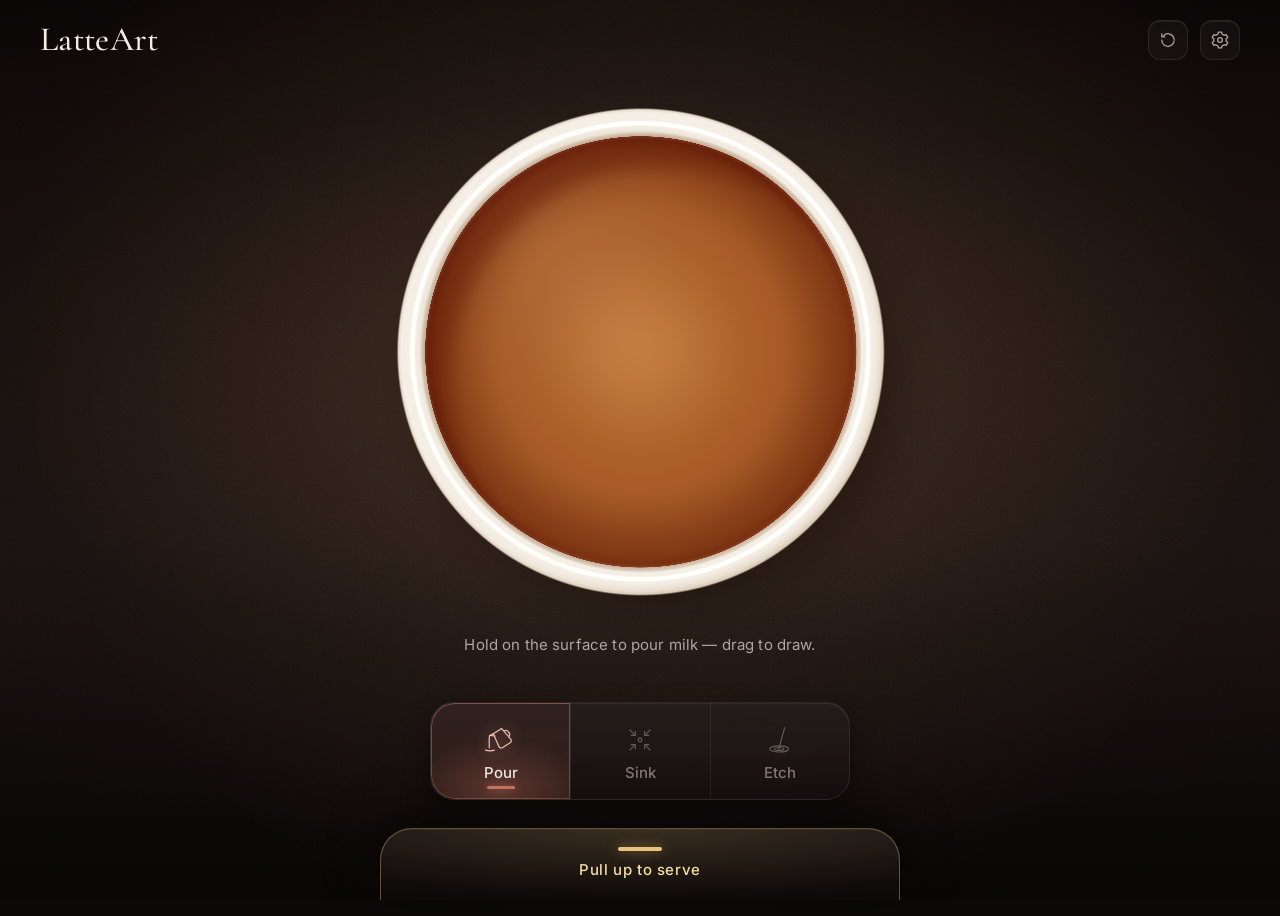
==== index.html @ 29258368 "Serve card on the main stage, calmer tilt, new pour icon - On serve, a gold-framed card closes in ar" ====
<!DOCTYPE html>
<html lang="zh-Hant">
  <head>
    <meta charset="UTF-8" />
    <meta
      name="viewport"
      content="width=device-width, initial-scale=1.0, viewport-fit=cover, user-scalable=no"
    />
    <meta name="theme-color" content="#0c0908" />
    <title>LatteArt</title>
    <link rel="preconnect" href="https://fonts.googleapis.com" />
    <link rel="preconnect" href="https://fonts.gstatic.com" crossorigin />
    <link
      href="https://fonts.googleapis.com/css2?family=Cormorant+Garamond:wght@500;600&family=Inter:wght@400;500;600&family=Noto+Sans+TC:wght@400;500&family=Noto+Serif+TC:wght@500&display=swap"
      rel="stylesheet"
    />
    <link rel="stylesheet" href="assets/tokens.css" />
    <link rel="stylesheet" href="assets/styles.css" />
  </head>
  <body data-phase="intro" data-tool="pour">
    <div class="ambience" aria-hidden="true">
      <div class="ambience__light"></div>
      <div class="ambience__grain"></div>
    </div>

    <header class="topbar">
      <h1 class="wordmark">LatteArt</h1>
      <div class="topbar__actions">
        <button class="icon-btn" id="newCupBtn" data-i18n-aria="action.newCup">
          <svg viewBox="0 0 24 24" aria-hidden="true">
            <path d="M4.5 12a7.5 7.5 0 1 0 2.2-5.3" />
            <path d="M4.5 4.5v3.6h3.6" />
          </svg>
        </button>
        <button
          class="icon-btn"
          id="settingsBtn"
          data-i18n-aria="settings.title"
          aria-haspopup="dialog"
        >
          <svg viewBox="0 0 24 24" aria-hidden="true">
            <circle cx="12" cy="12" r="2.8" />
            <path
              d="M19.4 13.5a7.6 7.6 0 0 0 0-3l2-1.6-2-3.4-2.4.9a7.5 7.5 0 0 0-2.6-1.5L14 2.5h-4l-.4 2.4A7.5 7.5 0 0 0 7 6.4l-2.4-.9-2 3.4 2 1.6a7.6 7.6 0 0 0 0 3l-2 1.6 2 3.4 2.4-.9a7.5 7.5 0 0 0 2.6 1.5l.4 2.4h4l.4-2.4a7.5 7.5 0 0 0 2.6-1.5l2.4.9 2-3.4z"
            />
          </svg>
        </button>
      </div>
    </header>

    <main class="stage">
      <!-- 出杯杯卡：杯子會縮小移進卡片中間的位置，金框從外往內套入 -->
      <article class="serve-card" id="serveCard" aria-labelledby="patternName" aria-hidden="true">
        <header class="serve-card__head" data-rise>
          <span class="serve-card__brand">LatteArt</span>
          <span class="serve-card__no" id="cupNo">No. 001</span>
        </header>
        <div class="serve-card__slot" id="cardSlot" aria-hidden="true"></div>
        <div class="serve-card__body">
          <p class="serve-card__eyebrow" data-rise data-i18n="finish.title">Your latte is ready</p>
          <h2 class="serve-card__pattern" data-rise id="patternName"></h2>
          <p class="serve-card__note" data-rise id="comment"></p>
        </div>
        <footer class="serve-card__foot" data-rise>
          <span id="cupDate"></span>
          <span class="serve-card__sign" data-i18n="finish.signature">Poured by hand</span>
        </footer>
      </article>

      <div class="cup" id="cup">
        <!-- 畫布比杯子大一圈，留空間給傾斜、桌面陰影與出杯光環 -->
        <div class="cup__space">
          <canvas
            class="cup__canvas"
            id="latteCanvas"
            role="img"
            data-i18n-aria="cup.label"
          ></canvas>
          <canvas class="cup__overlay" id="overlayCanvas" aria-hidden="true"></canvas>
          <canvas class="cup__fx" id="fxCanvas" aria-hidden="true"></canvas>
          <div class="reticle" id="reticle" aria-hidden="true">
            <span class="reticle__ring"></span>
            <span class="reticle__ring reticle__ring--2"></span>
            <span class="reticle__dot"></span>
          </div>
          <div class="ghost" id="ghost" aria-hidden="true">
            <span class="ghost__ring"></span>
            <span class="ghost__tip"></span>
          </div>
        </div>
      </div>
    </main>

    <section class="dock">
      <div class="guide">
        <p class="guide__hint" id="hint" aria-live="polite"></p>
      </div>

      <div class="toolbar" role="radiogroup" data-i18n-aria="tool.group">
        <button class="tool is-active" data-tool="pour" role="radio" aria-checked="true">
          <svg class="tool__icon" viewBox="0 0 40 40" aria-hidden="true">
            <g transform="rotate(-32 22 20)">
              <path d="M15.5 10.5h11l2.2 15.3a2.6 2.6 0 0 1-2.6 3h-10.2a2.6 2.6 0 0 1-2.6-3z" />
              <path d="M15.5 10.5L11 9.8l4.9 3.8" />
              <path d="M28 14.2c3.4 0 4.3 6.6 1 7.8" />
            </g>
            <path d="M7.3 17.4c-.6 3.4-.5 8.4-.2 13.6" />
            <path d="M2.8 33.4c3 1 6.6 1 9.7 0" />
          </svg>
          <span class="tool__label" data-i18n="tool.pour">Pour</span>
        </button>
        <button class="tool" data-tool="sink" role="radio" aria-checked="false">
          <svg class="tool__icon" viewBox="0 0 40 40" aria-hidden="true">
            <circle cx="20" cy="20" r="2.2" />
            <path d="M8 8l6.5 6.5M14.5 9.7v4.8H9.7" />
            <path d="M32 8l-6.5 6.5M25.5 9.7v4.8h4.8" />
            <path d="M8 32l6.5-6.5M14.5 30.3v-4.8H9.7" />
            <path d="M32 32l-6.5-6.5M25.5 30.3v-4.8h4.8" />
          </svg>
          <span class="tool__label" data-i18n="tool.sink">Sink</span>
        </button>
        <button class="tool" data-tool="etch" role="radio" aria-checked="false">
          <svg class="tool__icon" viewBox="0 0 40 40" aria-hidden="true">
            <path d="M25.5 5.5l-6.2 22.3" />
            <path d="M19.3 27.8l-.6 3.4" />
            <ellipse cx="19" cy="30.5" rx="11" ry="3.6" />
            <ellipse cx="19" cy="30.5" rx="5.5" ry="1.7" />
          </svg>
          <span class="tool__label" data-i18n="tool.etch">Etch</span>
        </button>
      </div>
    </section>

    <!-- 出杯拉環：往上拖（或點一下）把這杯端出去 -->
    <button class="serve-pull" id="finishBtn" data-i18n-aria="action.finish">
      <span class="serve-pull__grip" aria-hidden="true"></span>
      <span class="serve-pull__label" id="servePullLabel" data-i18n="action.pullToServe">Pull up to serve</span>
    </button>

    <div class="scrim" id="scrim"></div>

    <!-- 出杯：金框杯卡 -->
    <section
      class="sheet sheet--finish"
      id="finishSheet"
      role="dialog"
      aria-modal="true"
      aria-label="Serve"
      aria-hidden="true"
    >
      <div class="sheet__handle" aria-hidden="true"></div>

      <div class="action-row">
        <button class="pill-btn pill-btn--gold" id="saveBtn">
          <svg viewBox="0 0 24 24" aria-hidden="true">
            <path d="M12 3.5v11.5M7 10.5l5 5 5-5" />
            <path d="M4 16.5v3h16v-3" />
          </svg>
          <span data-i18n="action.save">Save Image</span>
        </button>
        <button class="pill-btn" id="shareBtn">
          <svg viewBox="0 0 24 24" aria-hidden="true">
            <circle cx="18" cy="5.5" r="2.5" />
            <circle cx="6" cy="12" r="2.5" />
            <circle cx="18" cy="18.5" r="2.5" />
            <path d="M8.2 10.8l7.6-4.1M8.2 13.2l7.6 4.1" />
          </svg>
          <span data-i18n="action.share">Share</span>
        </button>
      </div>

      <div class="sheet__footer">
        <button class="link-btn" id="keepEditingBtn" data-i18n="action.keepEditing">
          Keep editing
        </button>
        <span class="sheet__footer-dot" aria-hidden="true"></span>
        <button class="link-btn link-btn--quiet" id="anotherCupBtn" data-i18n="action.another">
          Make another
        </button>
      </div>
    </section>

    <!-- 設定 -->
    <section
      class="sheet sheet--settings"
      id="settingsSheet"
      role="dialog"
      aria-modal="true"
      aria-labelledby="settingsTitle"
      aria-hidden="true"
    >
      <div class="sheet__handle" aria-hidden="true"></div>
      <header class="sheet__header">
        <h2 class="sheet__title" id="settingsTitle" data-i18n="settings.title">Settings</h2>
        <button class="icon-btn icon-btn--ghost" id="closeSettingsBtn" data-i18n-aria="action.close">
          <svg viewBox="0 0 24 24" aria-hidden="true"><path d="M6 6l12 12M18 6L6 18" /></svg>
        </button>
      </header>

      <div class="sheet__scroll">
        <section class="setting-group">
          <h3 class="setting-group__title" data-i18n="settings.language">Language</h3>
          <div class="segmented" role="radiogroup" id="langSwitch">
            <button class="segmented__item" data-lang="zh-Hant" role="radio">繁中</button>
            <button class="segmented__item" data-lang="en" role="radio">English</button>
          </div>
        </section>

        <section class="setting-group">
          <h3 class="setting-group__title">
            <span data-i18n="settings.activeTool">Active tool</span>
            <span class="setting-group__dot" aria-hidden="true">•</span>
            <span id="activeToolName"></span>
          </h3>
          <div class="field">
            <label for="toolRadius" data-i18n="settings.radius">Radius</label>
            <input class="slider" type="range" id="toolRadius" min="0" max="100" step="1" />
            <output for="toolRadius"></output>
          </div>
          <div class="field">
            <label for="toolStrength" data-i18n="settings.strength">Strength</label>
            <input class="slider" type="range" id="toolStrength" min="0" max="100" step="1" />
            <output for="toolStrength"></output>
          </div>
        </section>

        <section class="setting-group">
          <h3 class="setting-group__title" data-i18n="settings.display">Display</h3>
          <div class="field">
            <label for="resolution" data-i18n="settings.resolution">Resolution</label>
            <input class="slider" type="range" id="resolution" min="64" max="192" step="16" />
            <output for="resolution"></output>
          </div>
          <div class="field field--toggle">
            <label for="streamlines" data-i18n="settings.streamlines">Streamlines</label>
            <input class="toggle" type="checkbox" role="switch" id="streamlines" />
          </div>
        </section>

        <details class="setting-group disclosure">
          <summary class="disclosure__summary">
            <span data-i18n="settings.advanced">Advanced simulation</span>
            <svg viewBox="0 0 24 24" aria-hidden="true"><path d="M6 9l6 6 6-6" /></svg>
          </summary>
          <div class="field">
            <label for="damping" data-i18n="settings.damping">Damping</label>
            <input class="slider" type="range" id="damping" min="0.2" max="4" step="0.1" />
            <output for="damping"></output>
          </div>
          <div class="field">
            <label for="ambient" data-i18n="settings.ambient">Surface drift</label>
            <input class="slider" type="range" id="ambient" min="0" max="0.03" step="0.002" />
            <output for="ambient"></output>
          </div>
          <div class="field">
            <label for="vorticity" data-i18n="settings.vorticity">Swirl</label>
            <input class="slider" type="range" id="vorticity" min="0" max="6" step="0.5" />
            <output for="vorticity"></output>
          </div>
          <div class="field">
            <label for="numIters" data-i18n="settings.iterations">Solver iterations</label>
            <input class="slider" type="range" id="numIters" min="8" max="60" step="2" />
            <output for="numIters"></output>
          </div>
          <div class="field">
            <label for="overRelaxation" data-i18n="settings.overRelaxation">Over-relaxation</label>
            <input class="slider" type="range" id="overRelaxation" min="1" max="1.95" step="0.05" />
            <output for="overRelaxation"></output>
          </div>
        </details>

        <section class="setting-group setting-group--last">
          <button class="row-btn" id="replayDemoBtn">
            <svg viewBox="0 0 24 24" aria-hidden="true"><path d="M8 5.5v13l10-6.5z" /></svg>
            <span data-i18n="settings.replayDemo">Watch the barista again</span>
          </button>
        </section>
      </div>
    </section>

    <!-- 開場 -->
    <div class="intro" id="intro">
      <p class="intro__line">
        <span class="intro__part" data-i18n="intro.line1">Make yourself a cup,</span>
        <span class="intro__part intro__part--2" data-i18n="intro.line2">pour a little art.</span>
      </p>
    </div>

    <!-- 示範 -->
    <div class="banner" id="demoBanner" aria-live="polite">
      <span class="banner__dot" aria-hidden="true"></span>
      <span class="banner__text" id="demoText"></span>
      <button class="link-btn" id="skipDemoBtn" data-i18n="demo.skip">Skip</button>
    </div>

    <div class="handoff" id="handoff" role="dialog" aria-labelledby="handoffTitle">
      <p class="eyebrow" data-i18n="handoff.eyebrow">Demo complete</p>
      <h2 class="handoff__title" id="handoffTitle" data-i18n="handoff.title">Your turn</h2>
      <p class="handoff__body" data-i18n="handoff.body"></p>
      <button class="action action--primary action--wide" id="startBtn">
        <span data-i18n="handoff.start">Start pouring</span>
      </button>
    </div>

    <div class="toast" id="toast" role="status" aria-live="polite"></div>

    <script type="module" src="src/main.js"></script>
  </body>
</html>
---- assets/tokens.css ----
/* ==========================================================================
   LatteArt Design Tokens
   唯一的設計來源。元件樣式（styles.css）只能引用這裡的語意 token，
   不直接寫死色碼或尺寸。展示頁：design-system.html
   分層：Primitive（原始色票／尺度）→ Semantic（用途）→ Component（元件專用）
   ========================================================================== */

:root {
  /* ---------- Primitive · 色彩 ---------- */

  /* Roast：帶暖調的近黑色，用於背景與表面 */
  --roast-1000: #070504;
  --roast-950: #0c0908;
  --roast-900: #141010;
  --roast-850: #1a1514;
  --roast-800: #221c1a;
  --roast-700: #2e2624;
  --roast-600: #3d3431;
  --roast-500: #5a4f4b;
  --roast-400: #857a75;
  --roast-300: #b0a6a0;
  --roast-200: #d6cec8;
  --roast-100: #f2ece6;

  /* Copper：品牌強調色（拉缸的銅） */
  --copper-200: #f0c3b5;
  --copper-300: #e3a08f;
  --copper-400: #d27a69;
  --copper-500: #b25d4f;
  --copper-600: #8c463b;
  --copper-700: #62312a;
  --copper-800: #3f221e;

  /* Gold：出杯的榮耀時刻（光環、杯卡金框、主要動作） */
  --gold-100: #fbf0d4;
  --gold-200: #f3dca6;
  --gold-300: #e6c27e;
  --gold-400: #d3a259;
  --gold-500: #b5823f;
  --gold-600: #8a5f2a;

  /* Coffee：飲品本身的顏色，插畫與資料視覺使用 */
  --coffee-espresso: #2b1207;
  --coffee-crema: #9a5422;
  --coffee-caramel: #c7834a;
  --coffee-latte: #d4a77a;
  --coffee-foam: #fbf4e8;
  --ceramic: #ece7df;

  /* ---------- Primitive · 字體 ---------- */
  --font-display: "Cormorant Garamond", "Noto Serif TC", Georgia, serif;
  --font-ui: "Inter", "Noto Sans TC", system-ui, -apple-system, "Segoe UI",
    sans-serif;

  /* 字級（1.125 比例，手機優先） */
  --text-2xs: 11px;
  --text-xs: 12px;
  --text-sm: 13px;
  --text-md: 15px;
  --text-lg: 17px;
  --text-xl: 21px;
  --text-2xl: 26px;
  --text-3xl: 34px;
  --text-display: clamp(30px, 7vw, 40px);

  --weight-regular: 400;
  --weight-medium: 500;
  --weight-semibold: 600;

  --leading-tight: 1.2;
  --leading-normal: 1.5;
  --tracking-wide: 0.04em;
  --tracking-caps: 0.14em;

  /* ---------- Primitive · 尺度 ---------- */
  --space-1: 4px;
  --space-2: 8px;
  --space-3: 12px;
  --space-4: 16px;
  --space-5: 20px;
  --space-6: 24px;
  --space-8: 32px;
  --space-10: 40px;
  --space-12: 48px;

  --radius-sm: 8px;
  --radius-md: 12px;
  --radius-lg: 16px;
  --radius-xl: 24px;
  --radius-2xl: 32px;
  --radius-pill: 999px;

  /* ---------- Primitive · 動態 ---------- */
  --ease-out: cubic-bezier(0.2, 0.8, 0.2, 1);
  --ease-in-out: cubic-bezier(0.65, 0, 0.35, 1);
  --ease-spring: cubic-bezier(0.34, 1.4, 0.64, 1);
  --dur-fast: 150ms;
  --dur-base: 260ms;
  --dur-slow: 480ms;
  --dur-scene: 900ms;

  /* ---------- Semantic · 表面 ---------- */
  --color-bg: var(--roast-950);
  --color-bg-elevated: var(--roast-900);
  --color-surface: rgba(34, 28, 26, 0.72);
  --color-surface-strong: var(--roast-850);
  --color-surface-hover: rgba(255, 240, 230, 0.06);
  --color-surface-pressed: rgba(255, 240, 230, 0.1);
  --color-scrim: rgba(14, 8, 5, 0.42);

  --color-border: rgba(255, 236, 224, 0.09);
  --color-border-strong: rgba(255, 236, 224, 0.16);
  --color-divider: rgba(255, 236, 224, 0.07);

  /* ---------- Semantic · 文字 ---------- */
  --color-text: var(--roast-100);
  --color-text-secondary: var(--roast-300);
  --color-text-tertiary: var(--roast-400);
  --color-text-on-accent: #fff6f2;

  /* ---------- Semantic · 強調 ---------- */
  --color-accent: var(--copper-500);
  --color-accent-strong: var(--copper-400);
  --color-accent-text: var(--copper-400);
  --color-accent-soft: rgba(178, 93, 79, 0.18);
  --color-accent-border: rgba(210, 122, 105, 0.45);
  --color-focus: var(--copper-300);

  /* ---------- Semantic · 金色 ---------- */
  --color-gold: var(--gold-300);
  --color-gold-text: var(--gold-200);
  --color-gold-border: rgba(230, 194, 126, 0.38);
  --gradient-gold: linear-gradient(
    120deg,
    var(--gold-200) 0%,
    var(--gold-400) 38%,
    var(--gold-100) 55%,
    var(--gold-500) 100%
  );

  /* ---------- Semantic · 陰影與光 ---------- */
  --shadow-sm: 0 1px 2px rgba(0, 0, 0, 0.4);
  --shadow-md: 0 8px 24px rgba(0, 0, 0, 0.45);
  --shadow-sheet: 0 -12px 48px rgba(0, 0, 0, 0.6);
  --shadow-inset-top: inset 0 1px 0 rgba(255, 240, 230, 0.06);
  --glow-accent: 0 0 32px rgba(210, 122, 105, 0.35);
  --cup-shadow: 0 30px 60px rgba(0, 0, 0, 0.7), 0 8px 18px rgba(0, 0, 0, 0.55);

  /* ---------- Semantic · 層級 ---------- */
  --z-stage: 1;
  --z-dock: 10;
  --z-topbar: 20;
  --z-scrim: 30;
  --z-sheet: 40;
  --z-overlay: 50;
  --z-toast: 60;

  /* ---------- Component ---------- */
  --icon-btn-size: 40px;
  --tool-height: 96px;
  --sheet-max-width: 520px;
  --sheet-handle: rgba(255, 236, 224, 0.22);
  --slider-track: rgba(255, 236, 224, 0.12);
  --slider-thumb-size: 18px;
  --toggle-width: 48px;
  --toggle-height: 28px;
  --cup-size: min(84vw, 46vh, 520px);
  --page-gutter: var(--space-5);
}

@media (min-width: 900px) {
  :root {
    --cup-size: min(54vh, 560px);
    --page-gutter: var(--space-10);
  }
}

@media (prefers-reduced-motion: reduce) {
  :root {
    --dur-fast: 0ms;
    --dur-base: 0ms;
    --dur-slow: 0ms;
    --dur-scene: 0ms;
  }
}
---- assets/styles.css ----
/* ==========================================================================
   LatteArt 元件樣式 — 只引用 tokens.css 的變數
   ========================================================================== */

*,
*::before,
*::after {
  box-sizing: border-box;
}

html,
body {
  margin: 0;
  height: 100%;
}

body {
  background: var(--color-bg);
  color: var(--color-text);
  font-family: var(--font-ui);
  font-size: var(--text-md);
  line-height: var(--leading-normal);
  -webkit-font-smoothing: antialiased;
  -webkit-tap-highlight-color: transparent;
  overflow: hidden;
  overscroll-behavior: none;
  user-select: none;
  -webkit-user-select: none;
  display: grid;
  grid-template-rows: auto 1fr auto;
  min-height: 100dvh;
  padding-top: env(safe-area-inset-top);
}

button {
  font: inherit;
  color: inherit;
  background: none;
  border: 0;
  padding: 0;
  cursor: pointer;
}

button:focus-visible,
input:focus-visible,
summary:focus-visible {
  outline: 2px solid var(--color-focus);
  outline-offset: 2px;
}

svg {
  fill: none;
  stroke: currentColor;
  stroke-width: 1.5;
  stroke-linecap: round;
  stroke-linejoin: round;
}

/* ---------- 氛圍背景 ---------- */

.ambience {
  position: fixed;
  inset: 0;
  z-index: 0;
  pointer-events: none;
  background: radial-gradient(
      120% 70% at 50% 42%,
      rgba(70, 42, 30, 0.55) 0%,
      rgba(28, 18, 14, 0.4) 45%,
      transparent 75%
    ),
    linear-gradient(180deg, var(--roast-1000), var(--roast-900) 60%, var(--roast-1000));
  opacity: 0;
  transition: opacity 1.6s var(--ease-out);
}

body.is-lit .ambience {
  opacity: 1;
}

.ambience__light {
  position: absolute;
  left: 50%;
  top: 38%;
  width: 140vmax;
  height: 140vmax;
  transform: translate(-50%, -50%);
  background: radial-gradient(
    closest-side,
    rgba(255, 196, 150, 0.09),
    rgba(255, 180, 130, 0.03) 45%,
    transparent 70%
  );
}

/* 桌面紋理：SVG 雜訊做出霧面石材的顆粒 */
.ambience__grain {
  position: absolute;
  inset: 0;
  opacity: 0.22;
  mix-blend-mode: soft-light;
  background-image: url("data:image/svg+xml,%3Csvg xmlns='http://www.w3.org/2000/svg' width='220' height='220'%3E%3Cfilter id='n'%3E%3CfeTurbulence type='fractalNoise' baseFrequency='0.85' numOctaves='3' stitchTiles='stitch'/%3E%3CfeColorMatrix values='0 0 0 0 1 0 0 0 0 0.9 0 0 0 0 0.8 0 0 0 0.9 0'/%3E%3C/filter%3E%3Crect width='100%25' height='100%25' filter='url(%23n)'/%3E%3C/svg%3E");
}

/* ---------- 頂部列 ---------- */

.topbar {
  position: relative;
  z-index: var(--z-topbar);
  display: flex;
  align-items: center;
  justify-content: space-between;
  padding: var(--space-5) var(--page-gutter) var(--space-2);
  transition: opacity var(--dur-slow) var(--ease-out);
}

.wordmark {
  margin: 0;
  font-family: var(--font-display);
  font-weight: var(--weight-medium);
  font-size: var(--text-3xl);
  letter-spacing: 0.01em;
  line-height: 1;
  color: var(--color-text);
}

.topbar__actions {
  display: flex;
  gap: var(--space-3);
}

.icon-btn {
  width: var(--icon-btn-size);
  height: var(--icon-btn-size);
  display: grid;
  place-items: center;
  border-radius: var(--radius-md);
  border: 1px solid var(--color-border);
  background: rgba(255, 240, 230, 0.03);
  color: var(--color-text-secondary);
  box-shadow: var(--shadow-inset-top);
  transition: background var(--dur-fast), color var(--dur-fast),
    border-color var(--dur-fast), opacity var(--dur-base);
}

.icon-btn svg {
  width: 20px;
  height: 20px;
}

.icon-btn:hover {
  background: var(--color-surface-hover);
  color: var(--color-text);
}

.icon-btn:active {
  background: var(--color-surface-pressed);
}

.icon-btn[aria-expanded="true"],
.icon-btn.is-active {
  border-color: var(--color-accent-border);
  background: var(--color-accent-soft);
  color: var(--color-accent-text);
}

.icon-btn--ghost {
  border-color: transparent;
  background: transparent;
  box-shadow: none;
}

.icon-btn[hidden] {
  display: none;
}

/* ---------- 舞台與杯子 ---------- */

.stage {
  position: relative;
  z-index: var(--z-stage);
  display: grid;
  place-items: center;
  min-height: 0;
  padding: var(--space-2) var(--page-gutter);
}

.cup {
  position: relative;
  width: var(--cup-size);
  height: var(--cup-size);
  touch-action: none;
  transition: transform var(--dur-scene) var(--ease-out);
}

body[data-phase="finish"] .cup {
  transform: translate(var(--cup-shift-x, 0), var(--cup-shift, 0)) scale(var(--cup-scale, 1));
}

/* 還沒端上桌：藏在吧台那側（畫面上方外） */
.cup.is-offstage {
  visibility: hidden;
}

/* 端上桌：從上方滑入，落定時輕輕一沉 */
.cup.is-serving {
  animation: cup-serve 1000ms var(--ease-out) both;
}

@keyframes cup-serve {
  0% {
    transform: translateY(-110vh) rotate(-6deg) scale(0.96);
  }
  72% {
    transform: translateY(10px) rotate(0.6deg) scale(1);
  }
  86% {
    transform: translateY(-3px) rotate(-0.2deg);
  }
  100% {
    transform: none;
  }
}

/* 收走：往側邊滑出畫面 */
.cup.is-leaving {
  animation: cup-clear 560ms var(--ease-in-out) both;
}

@keyframes cup-clear {
  0% {
    transform: translate(var(--cup-shift-x, 0), var(--cup-shift, 0)) scale(var(--cup-scale, 1));
  }
  20% {
    transform: translate(var(--cup-shift-x, 0), calc(var(--cup-shift, 0px) - 8px))
      scale(var(--cup-scale, 1));
  }
  100% {
    transform: translate(85vw, -14vh) rotate(10deg) scale(0.9);
    opacity: 0;
  }
}

/* 畫布比杯子大一圈：容納傾斜、桌面陰影與出杯光環 */
.cup__space {
  position: absolute;
  inset: -16%;
}

.cup__canvas,
.cup__overlay,
.cup__fx {
  position: absolute;
  inset: 0;
  width: 100%;
  height: 100%;
}

.cup__overlay,
.cup__fx {
  pointer-events: none;
}

/* 注流位置的瞄準環：環越大代表拉缸越高 */
.reticle {
  --size: 64px;
  --h: 1;
  position: absolute;
  left: 0;
  top: 0;
  width: var(--size);
  height: var(--size);
  margin: calc(var(--size) / -2) 0 0 calc(var(--size) / -2);
  pointer-events: none;
  opacity: 0;
  transition: opacity var(--dur-base);
  will-change: transform;
}

.reticle.is-active {
  opacity: 1;
}

.reticle__ring {
  position: absolute;
  inset: 0;
  border-radius: 50%;
  border: 1px solid rgba(255, 245, 235, 0.55);
  transform: scale(calc(0.45 + var(--h) * 0.55));
  transition: transform var(--dur-base) var(--ease-out);
  animation: ripple 1.4s var(--ease-out) infinite;
}

.reticle__ring--2 {
  animation-delay: 0.7s;
}

.reticle__dot {
  position: absolute;
  left: 50%;
  top: 50%;
  width: 6px;
  height: 6px;
  margin: -3px;
  border-radius: 50%;
  background: rgba(255, 250, 244, 0.9);
  box-shadow: 0 0 12px rgba(255, 240, 225, 0.8);
}

body[data-tool="etch"] .reticle__ring,
body[data-tool="etch"] .reticle__ring--2 {
  animation: none;
  transform: scale(0.28);
  border-color: rgba(255, 245, 235, 0.35);
}

body[data-tool="sink"] .reticle__ring {
  animation-name: ripple-in;
}

@keyframes ripple {
  from {
    opacity: 0.9;
    transform: scale(calc(0.3 + var(--h) * 0.3));
  }
  to {
    opacity: 0;
    transform: scale(calc(0.6 + var(--h) * 0.6));
  }
}

@keyframes ripple-in {
  from {
    opacity: 0;
    transform: scale(1.1);
  }
  to {
    opacity: 0.9;
    transform: scale(0.35);
  }
}

/* 示範用的幽靈手指 */
.ghost {
  position: absolute;
  left: 0;
  top: 0;
  width: 44px;
  height: 44px;
  margin: -22px 0 0 -22px;
  pointer-events: none;
  opacity: 0;
  transition: opacity var(--dur-base);
  will-change: transform;
}

.ghost.is-visible {
  opacity: 1;
}

.ghost__ring {
  position: absolute;
  inset: 0;
  border-radius: 50%;
  border: 1.5px solid rgba(255, 236, 224, 0.75);
  background: rgba(255, 236, 224, 0.08);
  backdrop-filter: blur(2px);
  transition: transform var(--dur-base) var(--ease-spring);
}

.ghost.is-pressed .ghost__ring {
  transform: scale(0.72);
  background: rgba(227, 160, 143, 0.22);
  border-color: var(--copper-300);
}

.ghost__tip {
  position: absolute;
  left: 50%;
  top: 50%;
  width: 8px;
  height: 8px;
  margin: -4px;
  border-radius: 50%;
  background: var(--copper-200);
}

/* ---------- 底部操作區 ---------- */

.dock {
  position: relative;
  z-index: var(--z-dock);
  display: flex;
  flex-direction: column;
  align-items: center;
  gap: var(--space-4);
  padding: 0 var(--page-gutter) calc(88px + env(safe-area-inset-bottom));
  transition: opacity var(--dur-slow) var(--ease-out),
    transform var(--dur-slow) var(--ease-out);
}

body[data-phase="intro"] .dock,
body[data-phase="serving"] .dock,
body[data-phase="finish"] .dock {
  opacity: 0;
  transform: translateY(16px);
  pointer-events: none;
}

body[data-phase="demo"] .toolbar,
body[data-phase="handoff"] .toolbar {
  pointer-events: none;
}

.guide {
  display: flex;
  flex-direction: column;
  align-items: center;
  gap: var(--space-2);
  min-height: 52px;
  width: 100%;
  max-width: 420px;
}

.guide__hint {
  margin: 0;
  text-align: center;
  font-size: var(--text-md);
  color: var(--color-text-secondary);
  letter-spacing: 0.01em;
  transition: opacity var(--dur-base) var(--ease-out);
  min-height: 1.5em;
  text-wrap: balance;
}

.guide__hint.is-swapping {
  opacity: 0;
}

.toolbar {
  display: grid;
  grid-template-columns: repeat(3, 1fr);
  width: 100%;
  max-width: 420px;
  border-radius: var(--radius-xl);
  border: 1px solid var(--color-border);
  background: linear-gradient(180deg, rgba(40, 32, 30, 0.7), rgba(22, 17, 16, 0.75));
  box-shadow: var(--shadow-inset-top), var(--shadow-md);
  backdrop-filter: blur(16px);
  -webkit-backdrop-filter: blur(16px);
  overflow: hidden;
}

.tool {
  position: relative;
  height: var(--tool-height);
  display: flex;
  flex-direction: column;
  align-items: center;
  justify-content: center;
  gap: var(--space-2);
  color: var(--color-text-tertiary);
  transition: color var(--dur-base), background var(--dur-base);
}

.tool + .tool {
  border-left: 1px solid var(--color-divider);
}

.tool:hover {
  color: var(--color-text-secondary);
}

.tool__icon {
  width: 34px;
  height: 34px;
  stroke-width: 1.3;
  opacity: 0.7;
  transition: transform var(--dur-base) var(--ease-spring), opacity var(--dur-base),
    filter var(--dur-base);
}

.tool__label {
  font-size: var(--text-md);
  font-weight: var(--weight-medium);
  line-height: 1;
}

.tool::after {
  content: "";
  position: absolute;
  left: 50%;
  bottom: 10px;
  width: 28px;
  height: 3px;
  margin-left: -14px;
  border-radius: var(--radius-pill);
  background: var(--color-accent-strong);
  box-shadow: 0 0 10px rgba(210, 122, 105, 0.7);
  transform: scaleX(0);
  transition: transform var(--dur-base) var(--ease-out);
}

/* 選中：銅色光暈底、圖示與文字全亮，差異一眼可見 */
.tool.is-active {
  color: var(--color-text);
  background: radial-gradient(90% 90% at 50% 100%, rgba(210, 122, 105, 0.32), transparent 70%),
    linear-gradient(180deg, rgba(178, 93, 79, 0.08), rgba(178, 93, 79, 0.2));
  box-shadow: inset 0 0 0 1px var(--color-accent-border);
}

.tool.is-active .tool__icon {
  opacity: 1;
  color: var(--copper-200);
  transform: translateY(-2px) scale(1.06);
  filter: drop-shadow(0 0 6px rgba(227, 160, 143, 0.55));
}

.tool.is-active .tool__label {
  color: var(--color-text);
}

.tool.is-active::after {
  transform: scaleX(1);
}

.toolbar .tool:first-child.is-active {
  border-radius: var(--radius-xl) 0 0 var(--radius-xl);
}

.toolbar .tool:last-child.is-active {
  border-radius: 0 var(--radius-xl) var(--radius-xl) 0;
}

/* ---------- 出杯拉環 ---------- */

.serve-pull {
  --pull: 0px;
  position: fixed;
  left: 50%;
  bottom: 0;
  z-index: var(--z-dock);
  width: min(100%, var(--sheet-max-width));
  height: calc(72px + env(safe-area-inset-bottom));
  padding-bottom: env(safe-area-inset-bottom);
  display: flex;
  flex-direction: column;
  align-items: center;
  justify-content: center;
  gap: var(--space-2);
  border-radius: var(--radius-2xl) var(--radius-2xl) 0 0;
  border: 1px solid var(--color-gold-border);
  border-bottom: 0;
  background: radial-gradient(120% 160% at 50% 0%, rgba(214, 168, 92, 0.16), transparent 62%),
    linear-gradient(180deg, var(--roast-850), var(--roast-950));
  box-shadow: var(--shadow-inset-top), var(--shadow-sheet);
  color: var(--color-gold-text);
  font-size: var(--text-md);
  font-weight: var(--weight-medium);
  letter-spacing: var(--tracking-wide);
  touch-action: none;
  transform: translate(-50%, var(--pull));
  transition: transform var(--dur-slow) var(--ease-spring),
    opacity var(--dur-slow) var(--ease-out), border-color var(--dur-base);
}

.serve-pull.is-dragging {
  transition: border-color var(--dur-base);
}

/* 唯一的拉動提示：一條會輕輕往上提的把手 */
.serve-pull__grip {
  width: 44px;
  height: 4px;
  border-radius: var(--radius-pill);
  background: var(--color-gold);
  box-shadow: 0 0 12px rgba(232, 190, 110, 0.5);
  animation: grip-nudge 2.4s var(--ease-in-out) infinite;
}

.serve-pull.is-dragging .serve-pull__grip {
  animation: none;
}

.serve-pull.is-ready {
  border-color: var(--color-gold);
}

.serve-pull.is-ready .serve-pull__grip {
  width: 64px;
  transition: width var(--dur-base) var(--ease-out);
}

@keyframes grip-nudge {
  0%,
  60%,
  100% {
    transform: none;
  }
  72% {
    transform: translateY(-6px);
  }
  84% {
    transform: translateY(0);
  }
  90% {
    transform: translateY(-3px);
  }
}

body:not([data-phase="play"]) .serve-pull {
  transform: translate(-50%, 110%);
  opacity: 0;
  pointer-events: none;
}

/* ---------- Sheet ---------- */

.scrim {
  position: fixed;
  inset: 0;
  z-index: var(--z-scrim);
  background: var(--color-scrim);
  opacity: 0;
  pointer-events: none;
  transition: opacity var(--dur-slow) var(--ease-out);
}

.scrim.is-visible {
  opacity: 1;
  pointer-events: auto;
}

.scrim--clear.is-visible {
  background: transparent;
}

.sheet {
  position: fixed;
  left: 50%;
  bottom: 0;
  z-index: var(--z-sheet);
  width: min(100%, var(--sheet-max-width));
  max-height: min(78dvh, 720px);
  display: flex;
  flex-direction: column;
  padding: var(--space-3) var(--space-6) calc(var(--space-6) + env(safe-area-inset-bottom));
  border-radius: var(--radius-2xl) var(--radius-2xl) 0 0;
  border: 1px solid var(--color-border);
  border-bottom: 0;
  background: radial-gradient(
      100% 60% at 80% 0%,
      rgba(120, 70, 60, 0.18),
      transparent 70%
    ),
    linear-gradient(180deg, rgba(38, 31, 29, 0.97), rgba(20, 16, 15, 0.98));
  box-shadow: var(--shadow-inset-top), var(--shadow-sheet);
  backdrop-filter: blur(24px);
  -webkit-backdrop-filter: blur(24px);
  transform: translate(-50%, 105%);
  visibility: hidden;
  transition: transform var(--dur-slow) var(--ease-out),
    visibility 0s linear var(--dur-slow);
  touch-action: pan-y;
}

.sheet.is-open {
  transform: translate(-50%, 0);
  visibility: visible;
  transition: transform var(--dur-slow) var(--ease-out), visibility 0s;
}

.sheet.is-dragging {
  transition: none;
}

/* 桌機：抽屜改成右側浮動面板，杯子保持在畫面中 */
@media (min-width: 900px) {
  .sheet {
    left: auto;
    right: var(--space-8);
    top: 50%;
    bottom: auto;
    width: 440px;
    max-height: calc(100dvh - 2 * var(--space-10));
    border-radius: var(--radius-2xl);
    border-bottom: 1px solid var(--color-border);
    padding-bottom: var(--space-6);
    transform: translate(calc(100% + var(--space-10)), -50%);
  }

  .sheet.is-open {
    transform: translate(0, -50%);
  }

  .sheet.is-dragging {
    transform: translate(0, -50%) !important;
  }

  .sheet__handle {
    display: none;
  }

  .sheet--settings .sheet__header {
    padding-top: var(--space-2);
  }

  /* 出杯按鈕面板維持在下方置中，卡片在上方 */
  .sheet--finish {
    left: 50%;
    right: auto;
    top: auto;
    bottom: var(--space-6);
    transform: translate(-50%, calc(100% + var(--space-8)));
  }

  .sheet--finish.is-open {
    transform: translate(-50%, 0);
  }
}

.sheet__handle {
  align-self: center;
  width: 36px;
  height: 4px;
  border-radius: var(--radius-pill);
  background: var(--sheet-handle);
  margin-bottom: var(--space-4);
  flex: none;
}

.sheet__header {
  display: flex;
  align-items: center;
  justify-content: space-between;
  padding-bottom: var(--space-4);
  border-bottom: 1px solid var(--color-divider);
  margin: 0 calc(var(--space-6) * -1);
  padding-left: var(--space-6);
  padding-right: var(--space-4);
}

.sheet__title {
  margin: 0;
  font-weight: var(--weight-regular);
  font-size: var(--text-2xl);
  line-height: var(--leading-tight);
  letter-spacing: 0.005em;
}

.sheet__title--center {
  text-align: center;
}

.sheet__scroll {
  overflow-y: auto;
  margin: 0 calc(var(--space-6) * -1);
  padding: 0 var(--space-6);
  overscroll-behavior: contain;
}

.sheet__footer {
  display: flex;
  justify-content: center;
  align-items: center;
  gap: var(--space-4);
  margin-top: var(--space-5);
}

.sheet__footer-dot {
  width: 3px;
  height: 3px;
  border-radius: 50%;
  background: var(--color-text-tertiary);
}

.eyebrow {
  margin: 0 0 var(--space-2);
  text-align: center;
  font-size: var(--text-xs);
  letter-spacing: var(--tracking-caps);
  text-transform: uppercase;
  color: var(--color-text-tertiary);
  font-variant-numeric: tabular-nums;
}

/* ---------- 金框杯卡 ---------- */

/* 位置與大小由 JS 依可用空間計算（--card-*），杯子再對準中間的 slot */
.serve-card {
  position: fixed;
  left: var(--card-x, 50%);
  top: var(--card-y, 20%);
  width: var(--card-w, 360px);
  z-index: 0;
  display: flex;
  flex-direction: column;
  padding: var(--space-5) var(--space-5) var(--space-4);
  border-radius: var(--radius-xl);
  opacity: 0;
  visibility: hidden;
  transform: scale(1.14);
  transition: opacity 260ms var(--ease-out), transform 260ms var(--ease-out),
    visibility 0s linear 260ms;
  background: radial-gradient(120% 90% at 100% 0%, rgba(214, 168, 92, 0.12), transparent 60%),
    linear-gradient(160deg, rgba(46, 36, 33, 0.9), rgba(20, 15, 14, 0.95));
  isolation: isolate;
}

/* 外框：金色漸層細線（以 mask 只留下邊框） */
.serve-card::before {
  content: "";
  position: absolute;
  inset: 0;
  padding: 1.5px;
  border-radius: inherit;
  background: var(--gradient-gold);
  -webkit-mask: linear-gradient(#000 0 0) content-box, linear-gradient(#000 0 0);
  -webkit-mask-composite: xor;
  mask: linear-gradient(#000 0 0) content-box exclude, linear-gradient(#000 0 0);
  pointer-events: none;
}

/* 內框：更細的一圈，做出雙線框的精緻感 */
.serve-card::after {
  content: "";
  position: absolute;
  inset: 7px;
  border-radius: calc(var(--radius-lg) - 5px);
  border: 1px solid var(--color-gold-border);
  pointer-events: none;
}

.serve-card__head,
.serve-card__foot {
  display: flex;
  justify-content: space-between;
  align-items: baseline;
}

.serve-card__brand {
  font-family: var(--font-display);
  font-size: var(--text-xl);
  font-weight: var(--weight-medium);
  color: var(--color-text);
}

.serve-card__no {
  font-size: var(--text-xs);
  letter-spacing: var(--tracking-caps);
  text-transform: uppercase;
  color: var(--color-gold-text);
  font-variant-numeric: tabular-nums;
}

.serve-card__slot {
  height: var(--slot-h, 240px);
  margin: var(--space-2) 0;
}

.serve-card__body {
  padding: var(--space-2) 0 var(--space-4);
}

.serve-card__eyebrow {
  margin: 0 0 var(--space-2);
  font-size: var(--text-2xs);
  font-weight: var(--weight-semibold);
  letter-spacing: var(--tracking-caps);
  text-transform: uppercase;
  background: var(--gradient-gold);
  -webkit-background-clip: text;
  background-clip: text;
  color: transparent;
}

.serve-card__pattern {
  margin: 0;
  font-family: var(--font-display);
  font-size: 40px;
  font-weight: var(--weight-medium);
  line-height: 1;
  letter-spacing: -0.01em;
  color: var(--color-text);
}

.serve-card__note {
  margin: var(--space-3) 0 0;
  max-width: 30ch;
  font-size: var(--text-sm);
  line-height: 1.6;
  color: var(--color-text-secondary);
}

.serve-card__foot {
  padding-top: var(--space-4);
  border-top: 1px solid var(--color-divider);
  font-size: var(--text-xs);
  color: var(--color-text-tertiary);
  font-variant-numeric: tabular-nums;
}

.serve-card__sign {
  font-family: var(--font-display);
  font-style: italic;
  font-size: var(--text-md);
  color: var(--color-text-secondary);
}

/* 出杯：金框從外側往內套住杯子，文字一行行浮出 */
.serve-card.is-shown {
  opacity: 1;
  visibility: visible;
  transform: none;
  transition: opacity 600ms var(--ease-out) 180ms, transform 900ms var(--ease-out) 180ms,
    visibility 0s;
}

.serve-card [data-rise] {
  opacity: 0;
  transform: translateY(12px);
  filter: blur(4px);
  transition: opacity 200ms, transform 200ms, filter 200ms;
}

.serve-card.is-shown [data-rise] {
  opacity: 1;
  transform: none;
  filter: none;
  transition: opacity 700ms var(--ease-out), transform 700ms var(--ease-out),
    filter 700ms var(--ease-out);
}

.serve-card.is-shown .serve-card__head {
  transition-delay: 650ms;
}
.serve-card.is-shown .serve-card__eyebrow {
  transition-delay: 800ms;
}
.serve-card.is-shown .serve-card__pattern {
  transition-delay: 900ms;
}
.serve-card.is-shown .serve-card__note {
  transition-delay: 1000ms;
}
.serve-card.is-shown .serve-card__foot {
  transition-delay: 1100ms;
}

/* 杯子疊在卡片上方 */
.stage .cup {
  z-index: 1;
}

/* ---------- 按鈕 ---------- */

.action-row {
  display: grid;
  grid-template-columns: 1fr 1fr;
  gap: var(--space-3);
}

.pill-btn {
  display: flex;
  align-items: center;
  justify-content: center;
  gap: var(--space-2);
  height: 52px;
  border-radius: var(--radius-pill);
  border: 1px solid var(--color-border-strong);
  background: rgba(255, 240, 230, 0.04);
  color: var(--color-text);
  font-size: var(--text-md);
  font-weight: var(--weight-medium);
  transition: transform var(--dur-fast), border-color var(--dur-fast),
    background var(--dur-fast);
}

.pill-btn svg {
  width: 20px;
  height: 20px;
}

.pill-btn:hover {
  border-color: var(--color-gold-border);
}

.pill-btn:active {
  transform: scale(0.97);
}

.pill-btn--gold {
  border-color: transparent;
  background: var(--gradient-gold);
  color: var(--roast-950);
  box-shadow: 0 6px 24px rgba(214, 168, 92, 0.25);
}

.pill-btn--gold:hover {
  border-color: transparent;
  filter: brightness(1.05);
}

.action {
  display: flex;
  flex-direction: column;
  align-items: center;
  justify-content: center;
  gap: var(--space-2);
  min-height: 96px;
  padding: var(--space-4);
  border-radius: var(--radius-md);
  border: 1px solid var(--color-border);
  background: linear-gradient(180deg, rgba(60, 50, 47, 0.55), rgba(38, 31, 29, 0.55));
  box-shadow: var(--shadow-inset-top), var(--shadow-sm);
  color: var(--color-text);
  font-size: var(--text-md);
  transition: transform var(--dur-fast), background var(--dur-fast),
    border-color var(--dur-fast);
}

.action svg {
  width: 30px;
  height: 30px;
  stroke-width: 1.3;
}

.action:hover {
  border-color: var(--color-border-strong);
}

.action:active {
  transform: scale(0.98);
}

.action--primary {
  border-color: rgba(178, 93, 79, 0.4);
  background: linear-gradient(180deg, var(--copper-700), var(--copper-800));
}

.action--primary:hover {
  border-color: var(--color-accent-border);
}

.action--wide {
  min-height: 52px;
  flex-direction: row;
  width: 100%;
  font-weight: var(--weight-medium);
}

.action[disabled] {
  opacity: 0.5;
  pointer-events: none;
}

.link-btn {
  padding: var(--space-2) var(--space-1);
  font-size: var(--text-md);
  color: var(--color-accent-text);
  transition: color var(--dur-fast);
}

.link-btn:hover {
  color: var(--copper-300);
}

.link-btn--quiet {
  color: var(--color-text-secondary);
}

.link-btn--quiet:hover {
  color: var(--color-text);
}

.row-btn {
  display: flex;
  align-items: center;
  gap: var(--space-3);
  width: 100%;
  padding: var(--space-3) 0;
  color: var(--color-text-secondary);
  font-size: var(--text-md);
  text-align: left;
}

.row-btn svg {
  width: 18px;
  height: 18px;
  color: var(--color-accent-text);
}

.row-btn:hover {
  color: var(--color-text);
}

/* ---------- 設定表單 ---------- */

.setting-group {
  padding: var(--space-5) 0;
  border-bottom: 1px solid var(--color-divider);
}

.setting-group--last {
  border-bottom: 0;
}

.setting-group__title {
  margin: 0 0 var(--space-4);
  font-size: var(--text-md);
  font-weight: var(--weight-regular);
  color: var(--color-text);
  display: flex;
  gap: 6px;
  align-items: center;
}

.setting-group__dot {
  color: var(--color-text-tertiary);
}

.segmented {
  display: grid;
  grid-template-columns: 1fr 1fr;
  padding: 3px;
  border-radius: var(--radius-md);
  border: 1px solid var(--color-border);
  background: rgba(0, 0, 0, 0.25);
}

.segmented__item {
  height: 44px;
  border-radius: calc(var(--radius-md) - 3px);
  color: var(--color-text-secondary);
  font-size: var(--text-md);
  transition: background var(--dur-base) var(--ease-out), color var(--dur-fast);
}

.segmented__item[aria-checked="true"] {
  background: linear-gradient(180deg, var(--copper-600), var(--copper-700));
  color: var(--color-text-on-accent);
  box-shadow: var(--shadow-inset-top);
}

.field {
  display: grid;
  grid-template-columns: 92px 1fr 40px;
  align-items: center;
  gap: var(--space-4);
  min-height: 48px;
}

.field label {
  font-size: var(--text-md);
  color: var(--color-text-secondary);
}

.field output {
  text-align: right;
  font-size: var(--text-md);
  color: var(--color-text-secondary);
  font-variant-numeric: tabular-nums;
}

.field--toggle {
  grid-template-columns: 1fr auto;
}

.slider {
  --fill: 50%;
  -webkit-appearance: none;
  appearance: none;
  width: 100%;
  height: 28px;
  background: transparent;
  cursor: pointer;
  touch-action: pan-x;
}

.slider::-webkit-slider-runnable-track {
  height: 3px;
  border-radius: var(--radius-pill);
  background: linear-gradient(
    90deg,
    var(--color-accent) var(--fill),
    var(--slider-track) var(--fill)
  );
}

.slider::-moz-range-track {
  height: 3px;
  border-radius: var(--radius-pill);
  background: var(--slider-track);
}

.slider::-moz-range-progress {
  height: 3px;
  border-radius: var(--radius-pill);
  background: var(--color-accent);
}

.slider::-webkit-slider-thumb {
  -webkit-appearance: none;
  width: var(--slider-thumb-size);
  height: var(--slider-thumb-size);
  margin-top: calc((3px - var(--slider-thumb-size)) / 2);
  border-radius: 50%;
  background: var(--color-accent-strong);
  border: 3px solid var(--copper-800);
  box-shadow: 0 0 0 1px var(--color-accent-border), var(--shadow-sm);
  transition: transform var(--dur-fast);
}

.slider::-moz-range-thumb {
  width: var(--slider-thumb-size);
  height: var(--slider-thumb-size);
  border-radius: 50%;
  background: var(--color-accent-strong);
  border: 3px solid var(--copper-800);
}

.slider:active::-webkit-slider-thumb {
  transform: scale(1.15);
}

.toggle {
  -webkit-appearance: none;
  appearance: none;
  position: relative;
  width: var(--toggle-width);
  height: var(--toggle-height);
  margin: 0;
  border-radius: var(--radius-pill);
  border: 1px solid var(--color-border-strong);
  background: rgba(0, 0, 0, 0.3);
  cursor: pointer;
  transition: background var(--dur-base), border-color var(--dur-base);
}

.toggle::after {
  content: "";
  position: absolute;
  top: 3px;
  left: 3px;
  width: 20px;
  height: 20px;
  border-radius: 50%;
  background: var(--roast-100);
  box-shadow: var(--shadow-sm);
  transition: transform var(--dur-base) var(--ease-spring);
}

.toggle:checked {
  background: var(--color-accent);
  border-color: var(--color-accent-border);
}

.toggle:checked::after {
  transform: translateX(20px);
}

.disclosure {
  padding: 0;
}

.disclosure__summary {
  display: flex;
  justify-content: space-between;
  align-items: center;
  padding: var(--space-5) 0;
  list-style: none;
  cursor: pointer;
  color: var(--color-text);
}

.disclosure__summary::-webkit-details-marker {
  display: none;
}

.disclosure__summary svg {
  width: 20px;
  height: 20px;
  color: var(--color-text-secondary);
  transition: transform var(--dur-base) var(--ease-out);
}

.disclosure[open] .disclosure__summary svg {
  transform: rotate(180deg);
}

.disclosure[open] {
  padding-bottom: var(--space-4);
}

/* ---------- 開場 ---------- */

.intro {
  position: fixed;
  inset: 0;
  z-index: var(--z-overlay);
  display: grid;
  place-items: center;
  padding: var(--page-gutter);
  text-align: center;
  cursor: pointer;
  transition: opacity 700ms var(--ease-out);
}

body:not([data-phase="intro"]) .intro {
  opacity: 0;
  pointer-events: none;
}

.intro__line {
  margin: 0;
  font-family: var(--font-display);
  font-weight: var(--weight-medium);
  font-size: var(--text-display);
  line-height: 1.25;
  color: var(--color-text);
}

.intro__part {
  display: inline-block;
  opacity: 0;
  transform: translateY(10px);
  filter: blur(6px);
  animation: intro-in 1.1s var(--ease-out) forwards 0.25s;
}

.intro__part--2 {
  animation-delay: 0.75s;
  color: var(--color-gold-text);
}

@keyframes intro-in {
  to {
    opacity: 1;
    transform: none;
    filter: none;
  }
}

body[data-phase="intro"] .topbar {
  opacity: 0;
}

/* ---------- 示範橫幅與交棒卡 ---------- */

.banner {
  position: fixed;
  top: calc(env(safe-area-inset-top) + 76px);
  left: 50%;
  z-index: var(--z-overlay);
  display: flex;
  align-items: center;
  gap: var(--space-3);
  padding: 6px 6px 6px var(--space-4);
  border-radius: var(--radius-pill);
  border: 1px solid var(--color-border);
  background: rgba(26, 21, 20, 0.85);
  backdrop-filter: blur(12px);
  -webkit-backdrop-filter: blur(12px);
  font-size: var(--text-sm);
  color: var(--color-text-secondary);
  width: max-content;
  max-width: calc(100vw - 2 * var(--space-4));
  transform: translate(-50%, -12px);
  opacity: 0;
  pointer-events: none;
  transition: opacity var(--dur-base), transform var(--dur-base) var(--ease-out);
}

body[data-phase="demo"] .banner {
  opacity: 1;
  transform: translate(-50%, 0);
  pointer-events: auto;
}

.banner__dot {
  width: 6px;
  height: 6px;
  border-radius: 50%;
  background: var(--color-accent-strong);
  animation: pulse 1.6s ease-in-out infinite;
}

.banner .link-btn {
  padding: 6px var(--space-3);
  border-radius: var(--radius-pill);
  background: rgba(255, 240, 230, 0.05);
  font-size: var(--text-sm);
}

@keyframes pulse {
  50% {
    opacity: 0.3;
  }
}

.handoff {
  position: fixed;
  left: 50%;
  bottom: calc(var(--space-6) + env(safe-area-inset-bottom));
  z-index: var(--z-overlay);
  width: min(calc(100% - var(--space-8)), 400px);
  padding: var(--space-6);
  border-radius: var(--radius-xl);
  border: 1px solid var(--color-border);
  background: linear-gradient(180deg, rgba(40, 32, 30, 0.96), rgba(22, 17, 16, 0.97));
  box-shadow: var(--shadow-inset-top), var(--shadow-sheet);
  text-align: center;
  transform: translate(-50%, 24px);
  opacity: 0;
  pointer-events: none;
  transition: opacity var(--dur-slow) var(--ease-out),
    transform var(--dur-slow) var(--ease-out);
}

body[data-phase="handoff"] .handoff {
  opacity: 1;
  transform: translate(-50%, 0);
  pointer-events: auto;
}

.handoff__title {
  margin: 0 0 var(--space-2);
  font-family: var(--font-display);
  font-weight: var(--weight-medium);
  font-size: var(--text-3xl);
  line-height: 1.1;
}

.handoff__body {
  margin: 0 0 var(--space-6);
  color: var(--color-text-secondary);
  font-size: var(--text-md);
}

/* ---------- Toast ---------- */

.toast {
  position: fixed;
  left: 50%;
  top: calc(env(safe-area-inset-top) + 76px);
  z-index: var(--z-toast);
  padding: var(--space-2) var(--space-4);
  border-radius: var(--radius-pill);
  background: var(--roast-100);
  color: var(--roast-900);
  font-size: var(--text-sm);
  font-weight: var(--weight-medium);
  transform: translate(-50%, -8px);
  opacity: 0;
  pointer-events: none;
  transition: opacity var(--dur-base), transform var(--dur-base) var(--ease-out);
}

.toast.is-visible {
  opacity: 1;
  transform: translate(-50%, 0);
}

/* ---------- 響應式 ---------- */

@media (max-height: 700px) {
  :root {
    --tool-height: 80px;
  }
  .tool__icon {
    width: 30px;
    height: 30px;
  }
  .wordmark {
    font-size: var(--text-2xl);
  }
}

@media (min-width: 900px) {
  .dock {
    padding-bottom: calc(100px + env(safe-area-inset-bottom));
  }
}
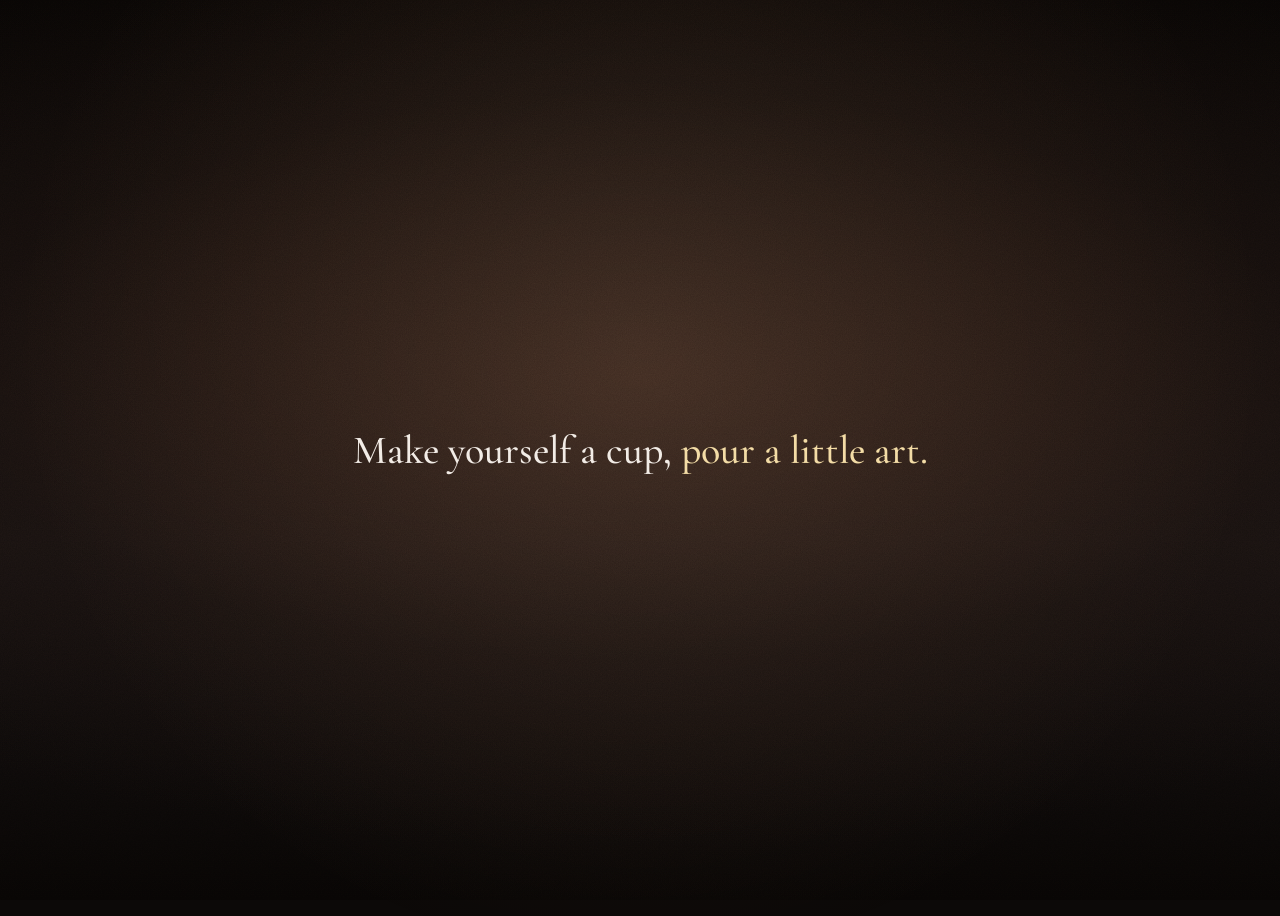
==== commit e2ca919c: "Concentric card frame, 3D card tilt, saved image matches the card - Inner frame radius = outer radiu" ====
--- a/index.html
+++ b/index.html
@@ -51,6 +51,7 @@
     <main class="stage">
       <!-- 出杯杯卡：杯子會縮小移進卡片中間的位置，金框從外往內套入 -->
       <article class="serve-card" id="serveCard" aria-labelledby="patternName" aria-hidden="true">
+        <span class="serve-card__sheen" aria-hidden="true"></span>
         <header class="serve-card__head" data-rise>
           <span class="serve-card__brand">LatteArt</span>
           <span class="serve-card__no" id="cupNo">No. 001</span>
--- a/assets/styles.css
+++ b/assets/styles.css
@@ -796,11 +796,16 @@
   display: flex;
   flex-direction: column;
   padding: var(--space-5) var(--space-5) var(--space-4);
-  border-radius: var(--radius-xl);
+  --card-radius: var(--radius-xl);
+  --card-inset: 7px;
+  border-radius: var(--card-radius);
   opacity: 0;
   visibility: hidden;
-  transform: scale(1.14);
-  transition: opacity 260ms var(--ease-out), transform 260ms var(--ease-out),
+  /* 進場用 scale（有過渡）；傾斜用 transform（每幀由 JS 更新，不加過渡） */
+  scale: 1.14;
+  transform: perspective(900px) rotateX(var(--card-rx, 0deg)) rotateY(var(--card-ry, 0deg));
+  transform-style: preserve-3d;
+  transition: opacity 260ms var(--ease-out), scale 260ms var(--ease-out),
     visibility 0s linear 260ms;
   background: radial-gradient(120% 90% at 100% 0%, rgba(214, 168, 92, 0.12), transparent 60%),
     linear-gradient(160deg, rgba(46, 36, 33, 0.9), rgba(20, 15, 14, 0.95));
@@ -822,11 +827,12 @@
 }
 
 /* 內框：更細的一圈，做出雙線框的精緻感 */
+/* 內框與外框同圓心：內縮多少，圓角就少多少 */
 .serve-card::after {
   content: "";
   position: absolute;
-  inset: 7px;
-  border-radius: calc(var(--radius-lg) - 5px);
+  inset: var(--card-inset);
+  border-radius: calc(var(--card-radius) - var(--card-inset));
   border: 1px solid var(--color-gold-border);
   pointer-events: none;
 }
@@ -911,9 +917,23 @@
 .serve-card.is-shown {
   opacity: 1;
   visibility: visible;
-  transform: none;
-  transition: opacity 600ms var(--ease-out) 180ms, transform 900ms var(--ease-out) 180ms,
+  scale: 1;
+  transition: opacity 600ms var(--ease-out) 180ms, scale 900ms var(--ease-out) 180ms,
     visibility 0s;
+}
+
+/* 隨傾斜角度移動的金色光澤 */
+.serve-card__sheen {
+  position: absolute;
+  inset: 0;
+  border-radius: inherit;
+  pointer-events: none;
+  background: radial-gradient(
+    60% 45% at var(--sheen-x, 30%) var(--sheen-y, 20%),
+    rgba(255, 226, 170, 0.13),
+    transparent 70%
+  );
+  mix-blend-mode: screen;
 }
 
 .serve-card [data-rise] {
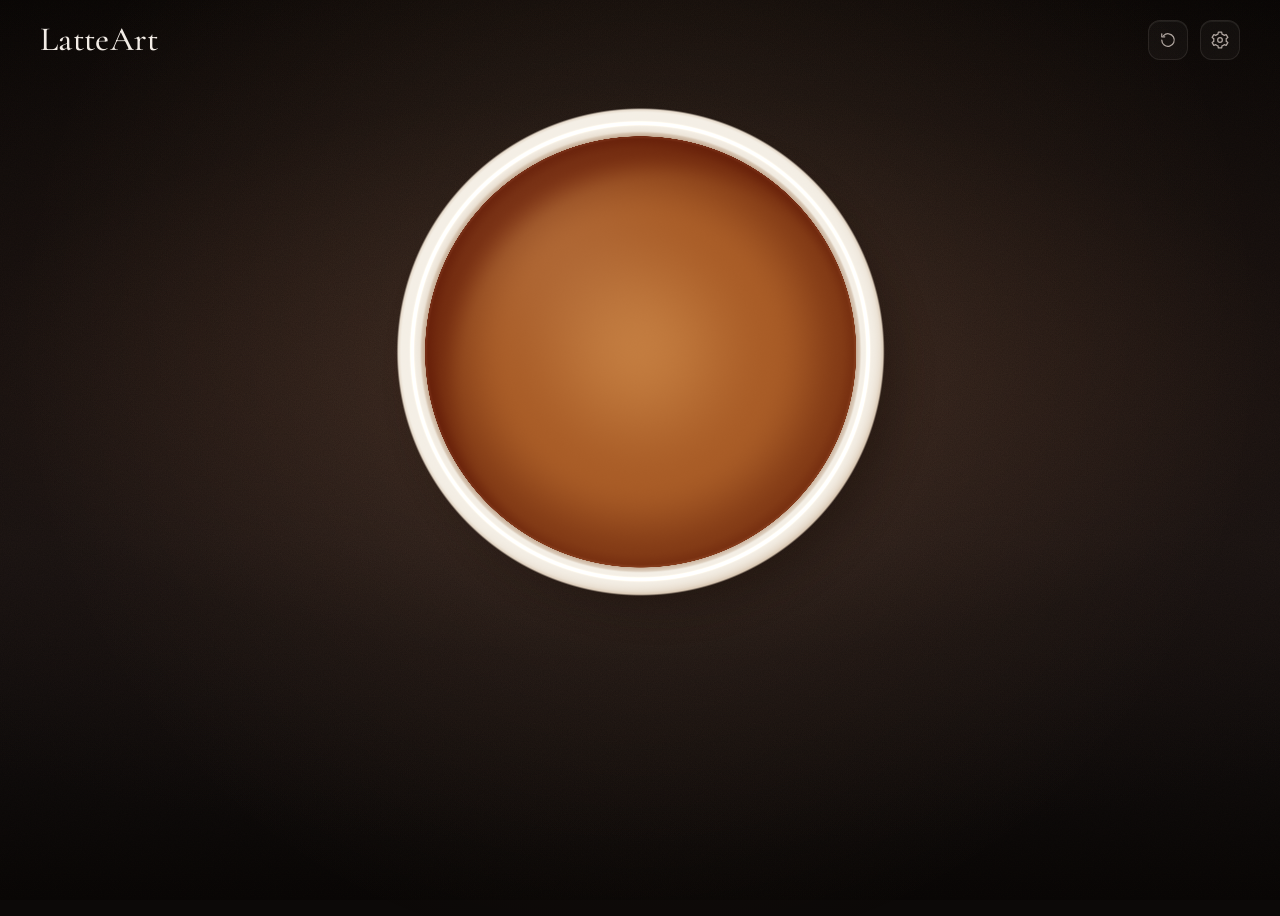
==== commit 9a77c217: "Pull-through icon: disc with a downward arrow Co-Authored-By: Claude Sonnet 5.5 <noreply@anthropic.c" ====
--- a/index.html
+++ b/index.html
@@ -112,13 +112,11 @@
         </button>
         <button class="tool" data-tool="sink" role="radio" aria-checked="false">
           <svg class="tool__icon" viewBox="0 0 40 40" aria-hidden="true">
-            <circle cx="20" cy="20" r="2.2" />
-            <path d="M8 8l6.5 6.5M14.5 9.7v4.8H9.7" />
-            <path d="M32 8l-6.5 6.5M25.5 9.7v4.8h4.8" />
-            <path d="M8 32l6.5-6.5M14.5 30.3v-4.8H9.7" />
-            <path d="M32 32l-6.5-6.5M25.5 30.3v-4.8h4.8" />
-          </svg>
-          <span class="tool__label" data-i18n="tool.sink">Sink</span>
+            <circle cx="20" cy="15.5" r="9" />
+            <path d="M20 6.5V35" />
+            <path d="M14.5 29.5L20 35l5.5-5.5" />
+          </svg>
+          <span class="tool__label" data-i18n="tool.sink">Pull-through</span>
         </button>
         <button class="tool" data-tool="etch" role="radio" aria-checked="false">
           <svg class="tool__icon" viewBox="0 0 40 40" aria-hidden="true">
--- a/assets/styles.css
+++ b/assets/styles.css
@@ -484,6 +484,13 @@
   font-size: var(--text-md);
   font-weight: var(--weight-medium);
   line-height: 1;
+}
+
+/* 窄螢幕（≤340px）：標籤縮一級，避免「Pull-through」貼到分隔線 */
+@media (max-width: 340px) {
+  .tool__label {
+    font-size: var(--text-sm);
+  }
 }
 
 .tool::after {
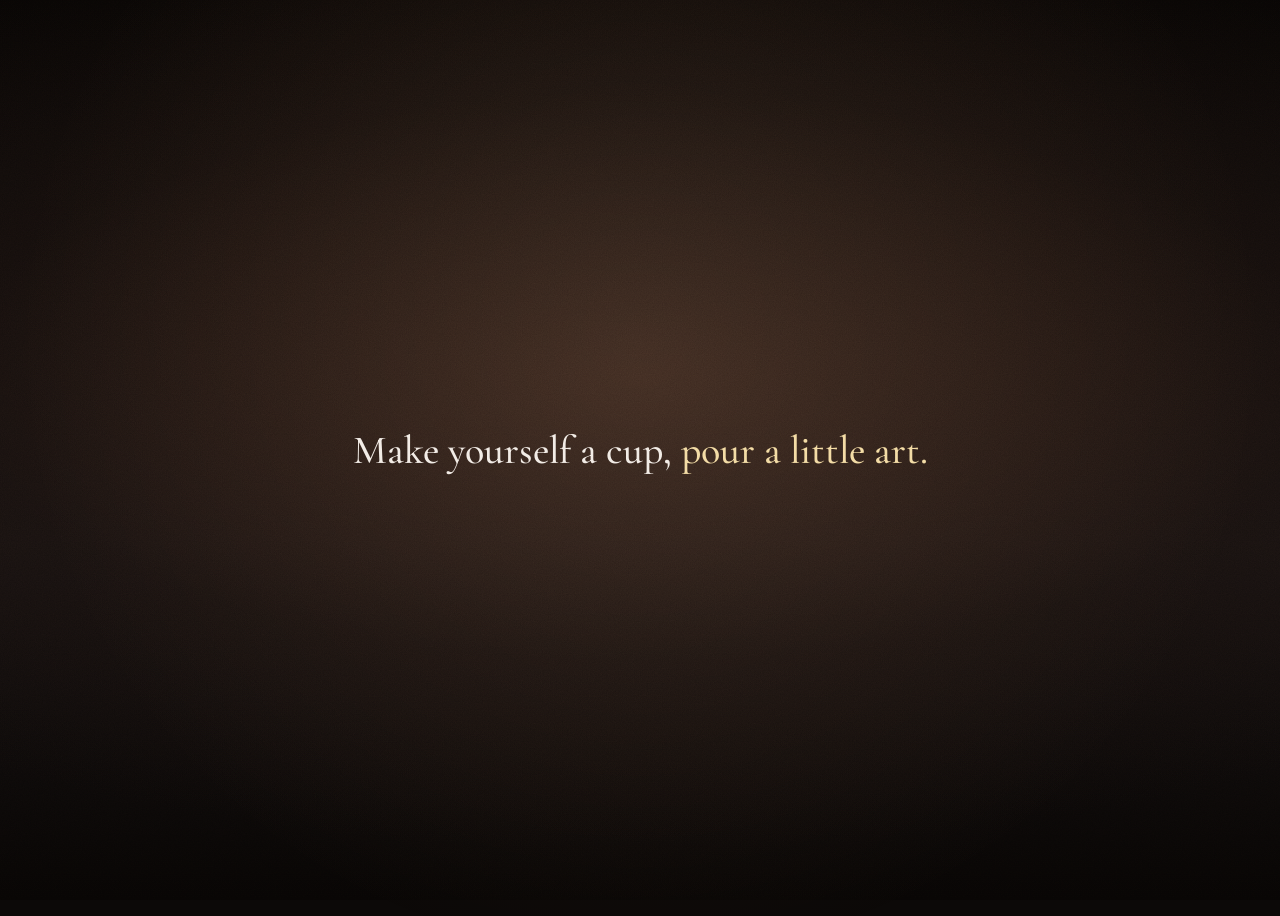
==== commit 72f17cb8: "Pull-through icon: slanted arrow passing through a disc Co-Authored-By: Claude Sonnet 5.5 <noreply@a" ====
--- a/index.html
+++ b/index.html
@@ -112,9 +112,9 @@
         </button>
         <button class="tool" data-tool="sink" role="radio" aria-checked="false">
           <svg class="tool__icon" viewBox="0 0 40 40" aria-hidden="true">
-            <circle cx="20" cy="15.5" r="9" />
-            <path d="M20 6.5V35" />
-            <path d="M14.5 29.5L20 35l5.5-5.5" />
+            <circle cx="20" cy="20" r="11" />
+            <path d="M21.7 5.3L17 30.8" />
+            <path d="M15.2 25.6L17 30.8l3.6-4.2" />
           </svg>
           <span class="tool__label" data-i18n="tool.sink">Pull-through</span>
         </button>
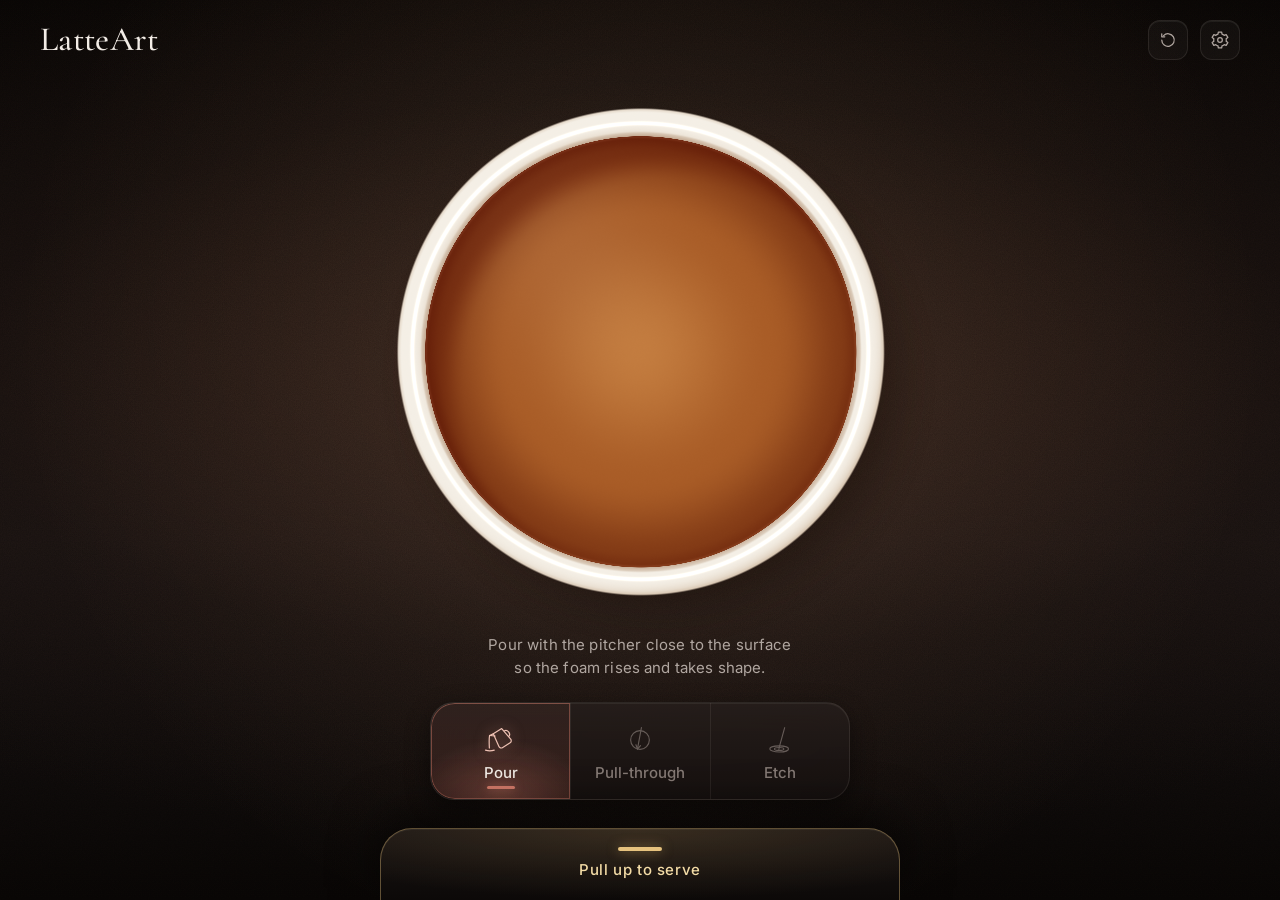
==== commit e2c97a29: "Add latte art heart favicon Co-Authored-By: Claude Sonnet 5.5 <noreply@anthropic.com> Claude-Session" ====
--- a/index.html
+++ b/index.html
@@ -7,6 +7,7 @@
       content="width=device-width, initial-scale=1.0, viewport-fit=cover, user-scalable=no"
     />
     <meta name="theme-color" content="#0c0908" />
+    <link rel="icon" type="image/svg+xml" href="assets/favicon.svg" />
     <title>LatteArt</title>
     <link rel="preconnect" href="https://fonts.googleapis.com" />
     <link rel="preconnect" href="https://fonts.gstatic.com" crossorigin />
--- a/assets/tokens.css
+++ b/assets/tokens.css
@@ -142,6 +142,7 @@
   --shadow-sm: 0 1px 2px rgba(0, 0, 0, 0.4);
   --shadow-md: 0 8px 24px rgba(0, 0, 0, 0.45);
   --shadow-sheet: 0 -12px 48px rgba(0, 0, 0, 0.6);
+  --shadow-drawer: -12px 0 48px rgba(14, 8, 5, 0.6);
   --shadow-inset-top: inset 0 1px 0 rgba(255, 240, 230, 0.06);
   --glow-accent: 0 0 32px rgba(210, 122, 105, 0.35);
   --cup-shadow: 0 30px 60px rgba(0, 0, 0, 0.7), 0 8px 18px rgba(0, 0, 0, 0.55);
--- a/assets/styles.css
+++ b/assets/styles.css
@@ -681,6 +681,37 @@
   transition: none;
 }
 
+/* 手機：設定改成右側全高貼邊側欄，往右滑關閉 */
+@media (max-width: 899.98px) {
+  .sheet--settings {
+    left: auto;
+    right: 0;
+    top: 0;
+    bottom: 0;
+    width: min(360px, 88vw);
+    max-height: none;
+    padding: calc(var(--space-3) + env(safe-area-inset-top)) var(--space-6)
+      calc(var(--space-6) + env(safe-area-inset-bottom));
+    border-radius: var(--radius-2xl) 0 0 var(--radius-2xl);
+    border-bottom: 1px solid var(--color-border);
+    border-right: 0;
+    box-shadow: var(--shadow-inset-top), var(--shadow-drawer);
+    transform: translateX(105%);
+  }
+
+  .sheet--settings.is-open {
+    transform: translateX(var(--drag, 0px));
+  }
+
+  .sheet--settings .sheet__handle {
+    display: none;
+  }
+
+  .sheet--settings .sheet__header {
+    padding-top: var(--space-2);
+  }
+}
+
 /* 桌機：抽屜改成右側浮動面板，杯子保持在畫面中 */
 @media (min-width: 900px) {
   .sheet {
@@ -697,11 +728,11 @@
   }
 
   .sheet.is-open {
-    transform: translate(0, -50%);
-  }
-
-  .sheet.is-dragging {
-    transform: translate(0, -50%) !important;
+    transform: translate(var(--drag, 0px), -50%);
+  }
+
+  .sheet--finish.is-dragging {
+    transform: translate(-50%, 0) !important;
   }
 
   .sheet__handle {
